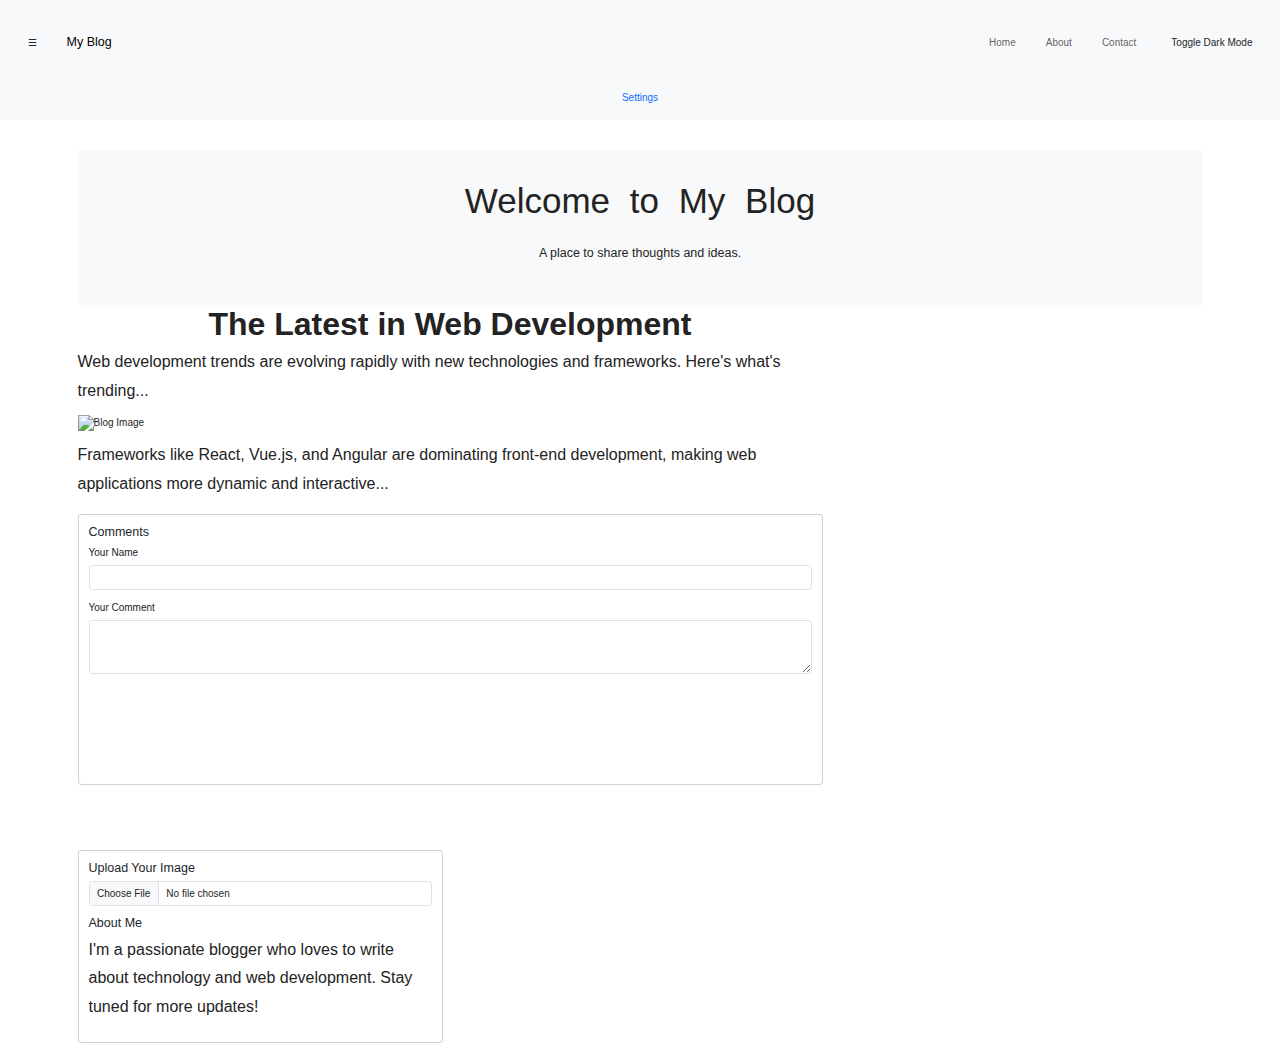
==== blog.html @ 31e8a253 "first commit" ====
<!DOCTYPE html>
<html lang="en">
<head>
  <meta charset="UTF-8">
  <meta name="viewport" content="width=device-width, initial-scale=1.0">
  <title>Blog with Toggle Sidebar</title>
  <link href="https://cdn.jsdelivr.net/npm/bootstrap@5.3.0-alpha1/dist/css/bootstrap.min.css" rel="stylesheet">
  <link rel="stylesheet" href="style.css">
</head>
<body>

  <!-- Navbar -->
  <nav class="navbar navbar-expand-lg navbar-light bg-light fixed-top">
    <div class="container-fluid">
      <button class="btn btn-outline-dark" id="sidebarToggle">☰</button>
      <a class="navbar-brand ms-3" href="#">My Blog</a>
      <button class="navbar-toggler" type="button" data-bs-toggle="collapse" data-bs-target="#navbarNav" aria-controls="navbarNav" aria-expanded="false" aria-label="Toggle navigation">
        <span class="navbar-toggler-icon"></span>
      </button>
      <div class="collapse navbar-collapse" id="navbarNav">
        <ul class="navbar-nav ms-auto">
          <li class="nav-item">
            <a class="nav-link" href="#">Home</a>
          </li>
          <li class="nav-item">
            <a class="nav-link" href="#">About</a>
          </li>
          <li class="nav-item">
            <a class="nav-link" href="#">Contact</a>
          </li>
        </ul>
        <button class="btn btn-outline-dark ms-3" id="themeToggle">Toggle Dark Mode</button>
      </div>
    </div>
  </nav>

  <!-- Sidebar -->
  <div id="sidebar" class="bg-light">
    <nav class="nav flex-column p-3">
      <a class="nav-link active" href="#">Dashboard</a>
      <a class="nav-link" href="#">Posts</a>
      <a class="nav-link" href="#">Categories</a>
      <a class="nav-link" href="#">Settings</a>
    </nav>
  </div>

  <!-- Main Content -->
  <div class="container mt-5">
    <div class="jumbotron text-center p-5 bg-light">
      <h1 class="display-4">Welcome to My Blog</h1>
      <p class="lead">A place to share thoughts and ideas.</p>
    </div>

    <div class="row">
      <div class="col-md-8">
        <article class="mb-4">
          <h2>The Latest in Web Development</h2>
          <p>Web development trends are evolving rapidly with new technologies and frameworks. Here's what's trending...</p>
          <img src="https://via.placeholder.com/800x400" class="img-fluid mb-3" alt="Blog Image">
          <p>Frameworks like React, Vue.js, and Angular are dominating front-end development, making web applications more dynamic and interactive...</p>
        </article>

        <!-- Comment Section -->
        <div class="card mb-4">
          <div class="card-body">
            <h5 class="card-title">Comments</h5>
            <form id="commentForm">
              <div class="mb-3">
                <label for="username" class="form-label">Your Name</label>
                <input type="text" id="username" class="form-control" required>
              </div>
              <div class="mb-3">
                <label for="comment" class="form-label">Your Comment</label>
                <textarea id="comment" class="form-control" rows="3" required></textarea>
              </div>
              <button type="submit" class="btn btn-primary">Submit</button>
            </form>

            <!-- Comment List -->
            <ul class="list-group list-group-flush mt-4" id="commentList"></ul>
          </div>
        </div>
      </div>

      <!-- Sidebar (for larger screens) -->
      <div class="col-md-4">
        <div class="card mb-4">
          <div class="card-body">
            <h5>Upload Your Image</h5>
            <input type="file" id="imageUpload" accept="image/*" class="form-control mb-3">
            <img id="uploadedImage" class="img-fluid mb-3" alt="Uploaded Image" style="display: none;">
            <h5>About Me</h5>
            <p>I'm a passionate blogger who loves to write about technology and web development. Stay tuned for more updates!</p>
          </div>
        </div>
      </div>
    </div>
  </div>

  <!-- JavaScript -->
  <script src="https://cdn.jsdelivr.net/npm/bootstrap@5.3.0-alpha1/dist/js/bootstrap.bundle.min.js"></script>
  <script>
    // Image Upload Functionality
    document.getElementById('imageUpload').addEventListener('change', function(event) {
      const file = event.target.files[0];
      const reader = new FileReader();
      
      reader.onload = function(e) {
        const uploadedImage = document.getElementById('uploadedImage');
        uploadedImage.src = e.target.result;
        uploadedImage.style.display = 'block'; // Show the image
      }
      
      if (file) {
        reader.readAsDataURL(file); // Convert the file to base64 URL
      }
    });
    // Toggle Sidebar
    const sidebarToggle = document.getElementById('sidebarToggle');
    const sidebar = document.getElementById('sidebar');
    
    sidebarToggle.addEventListener('click', () => {
      sidebar.classList.toggle('active');
    });

    // Dark Mode Toggle
    const themeToggleBtn = document.getElementById('themeToggle');
    const body = document.body;

    themeToggleBtn.addEventListener('click', () => {
      body.classList.toggle('theme-dark');
      if (body.classList.contains('theme-dark')) {
        localStorage.setItem('theme', 'dark');
      } else {
        localStorage.setItem('theme', 'light');
      }
    });

    // Load theme on page load
    if (localStorage.getItem('theme') === 'dark') {
      body.classList.add('theme-dark');
    }

    // Handle Comment Form
    const commentForm = document.getElementById('commentForm');
    const commentList = document.getElementById('commentList');

    let comments = JSON.parse(localStorage.getItem('comments')) || [];

    function displayComments() {
      commentList.innerHTML = '';
      comments.forEach((comment, index) => {
        const commentItem = document.createElement('li');
        commentItem.classList.add('list-group-item');
        commentItem.innerHTML = `
          <strong>${comment.name}</strong> <small>${comment.timestamp}</small>
          <p>${comment.text}</p>
          <button class="btn btn-sm btn-warning" onclick="editComment(${index})">Edit</button>
          <button class="btn btn-sm btn-danger" onclick="deleteComment(${index})">Delete</button>
        `;
        commentList.appendChild(commentItem);
      });
    }

    commentForm.addEventListener('submit', (e) => {
      e.preventDefault();
      const name = document.getElementById('username').value;
      const text = document.getElementById('comment').value;
      const timestamp = new Date().toLocaleString();
      
      comments.push({ name, text, timestamp });
      localStorage.setItem('comments', JSON.stringify(comments));
      
      commentForm.reset();
      displayComments();
    });

    // Edit Comment
    function editComment(index) {
      const comment = comments[index];
      document.getElementById('username').value = comment.name;
      document.getElementById('comment').value = comment.text;
      deleteComment(index);  // Remove the comment to allow editing
    }

    // Delete Comment
    function deleteComment(index) {
      comments.splice(index, 1);
      localStorage.setItem('comments', JSON.stringify(comments));
      displayComments();
    }

    // Initial load
    displayComments();
  </script>
</body>
</html>
---- style.css ----
/*------ Variables ------*/
:root {
    --base-shade-1: #FEDCD2;
    --white-shade-1: #DF744A;
    --white-shade-2: #232323;
    --black-shade-1: #232323;
    --black-shade-2: #232323;
    --grad-color-1: 0, 180, 250;
    --grad-color-2: 21, 120, 255;
  
    --base-font-size: 1.6rem;
  
    --heading-font-size-1: 4rem;
    --heading-font-size-2: 3.2rem;
    --heading-font-size-3: 2rem;
    --heading-font-size-4: 1.8rem;
  
    --border-radius-1: 1rem;
    --border-radius-2: 0.5rem;
  }
  /*------ Base Styles ------*/
  *,
  *:before,
  *:after {
    padding: 0;
    margin: 0;
    box-sizing: border-box;
  }
  *:not(i) {
    font-family: "Poppins", sans-serif;
  }
  html {
    font-size: 62.5%;
    scroll-behavior: smooth;
  }
  /*------ Utility Classes ------*/
  
  section,
  footer {
    padding: 9rem 5rem;
  }
  .row {
    display: flex;
    align-items: center;
    justify-content: space-between;
    gap: 5rem;
  }
  .column {
    width: 100%;
  }
  .section-desc {
    text-align: center;
    margin: 2rem 0 6rem 0;
  }
  h1 {
    font-size: var(--heading-font-size-1);
    color: var(--black-shade-1);
    margin-bottom: 2rem;
    word-spacing: 1rem;
    line-height: 1.6;
  }
  h2 {
    font-size: var(--heading-font-size-2);
    color: var(--black-shade-1);
    font-weight: 700;
    text-align: center;
  }
  h3 {
    font-size: var(--heading-font-size-3);
    color: var(--black-shade-1);
    font-weight: 700;
    margin: 1.5rem 0;
    text-align: center;
  }
  h4 {
    font-size: var(--heading-font-size-4);
    color: var(--black-shade-2);
    margin: 1.5rem 0;
  }
  p,
  button {
    font-size: var(--base-font-size);
    color: var(--black-shade-2);
    line-height: 1.8;
    font-weight: 400;
  }
  .btn {
    background-color: transparent;
    padding: 1rem 2rem;
    border-radius: var(--border-radius-2);
    border: none;
    margin: 2rem 0;
  }
  .primary-btn {
    background-color: var(--base-shade-1);
    color: var(--white-shade-1);
  }
  .secondary-btn {
    border: 0.3rem solid var(--base-shade-1);
    color: var(--base-shade-1);
  }
  
  /*------ Header ------*/
  header {
    position: fixed;
    width: 100%;
    padding: 3rem 5rem;
  }
  nav {
    display: flex;
    justify-content: space-between;
    align-items: center;
  }
  nav ul {
    list-style: none;
    display: flex;
    gap: 2rem;
  }
  nav a {
    font-size: var(--heading-font-size-4);
    text-decoration: none;
  }
  nav a#logo {
    color: var(--black-shade-1);
    font-weight: 700;
  }
  nav ul a {
    color: var(--base-shade-1);
  }
  
  /*-- SideMenu --*/
  #ham-menu {
    display: none;
  }
  nav ul.active {
    left: 0;
  }
  /*-- Sticky Header --*/
  .sticky {
    background-color: var(--base-shade-1);
    box-shadow: 0 2rem 1.5rem rgba(0, 0, 0, 0.05);
  }
  .sticky nav ul a,
  .sticky nav a#logo,
  .sticky #ham-menu {
    color: var(--black-shade-1);
  }
  /*-- Link Hover Effect --*/
  nav ul a:hover {
    color: var(--black-shade-1);
  }
  .sticky nav ul a:hover {
    color: var(--base-shade-1);
  }
  /*------ Section: Hero ------*/
  section.hero {
    display: grid;
    grid-template-columns: 5fr 7fr;
    align-items: center;
  }
  #header-shape {
    position: absolute;
    top: 0;
    left: 0;
    z-index: -1;
  }
  .hero-content p {
    text-align: justify;
  }
  .hero-img img {
    display:block;
    width: 600px;
    height:500px;
    float: right;
  }
  .btn-container {
    display: flex;
    gap: 3rem;
  }
  /*------ Section: Features ------*/
  .features .row {
    align-items: stretch;
  }
  .features .column {
    padding: 6rem 2rem;
    border-radius: var(--border-radius-1);
  }
  .features .column p {
    text-align: center;
  }
  .features h3 {
    margin: 3rem 0;
  }
  .features i {
    display: block;
    height: 6rem;
    width: 6rem;
    margin: 0 auto;
    font-size: 3.5rem;
    background-color: var(--base-shade-1);
    color: var(--white-shade-1);
    padding: 1.3rem 0;
    text-align: center;
    border-radius: var(--border-radius-2);
  }
  .features .column:hover {
    background-color: var(--base-shade-1);
  }
  .features .column:hover h3 {
    color: var(--white-shade-1);
  }
  .features .column:hover p {
    color: var(--white-shade-2);
  }
  .features .column:hover i {
    background-color: var(--white-shade-1);
    color: var(--base-shade-1);
  }
  /*------ Section: Courses ------*/
  .courses .row {
    align-items: stretch;
  }
  .courses .column {
    box-shadow: 0 0.5rem 2.4rem 0.6rem rgba(0, 0, 0, 0.06);
    border-radius: var(--border-radius-1);
    display: flex;
    flex-direction: column;
  }
  .courses .column > *:not(img) {
    padding: 0 2rem;
  }
  .courses .column img {
    border-radius: var(--border-radius-1) var(--border-radius-1) 0 0;
    width: 20%;
    margin-left: auto;
    margin-right: auto;
  }
  .courses .column p {
    text-align: center;
    flex-grow: 1;
  }
  .courses-btn {
    display: flex;
    justify-content: center;
  }
  .courses-btn .btn:hover {
    color: var(--white-shade-1);
    background-color: var(--base-shade-1);
  }
  /*------ Section: Testimonials ------*/
  .testimonial {

    background-size: cover;
    background-position: center;
    background-attachment: fixed;
  }
  .testimonial h2,
  .testimonial .section-desc {
    color: var(--white-shade-1);
  }
  .testimonial .row {
    align-items: stretch;
  }
  .testimonial .column {
    background-color: var(--base-shade-1);
    padding: 4rem 3rem;
    text-align: center;
    border-radius: var(--border-radius-1);
    display: flex;
    flex-direction: column;
  }
  .testimonial-image {
    height: 14rem;
    width: 14rem;
    margin: auto;
    padding: 0.9rem;
    background: linear-gradient(
      var(--white-shade-1) 50%,
      var(--white-shade-1) 50%
    );
    border-radius: 50%;
  }
  .testimonial-image img {
    width: 100%;
    border-radius: 50%;
  }
  .testimonial .column p {
    margin: 4rem 0;
    flex-grow: 1;
  }
  /*------ Section: Footer ------*/
  footer {
    background-color: var(--base-shade-1);
  }
  footer h3 {
    margin: 0;
  }
  footer h3,
  footer h4 {
    color: black;
    text-align: center;
  }
  footer .row {
    margin-bottom: 6rem;
  }
  .footer-about {
    display: flex;
    flex-direction: column;
    gap: 3rem;
    padding-bottom: 3rem;
    border-bottom: 2px solid black;
  }
  .social-links {
    width: 100%;
    display: flex;
    justify-content: center;
    gap: 5rem;
  }
  .social-links a {
    font-size: 3rem;
    text-decoration: none;
    color: black;
  }
  footer p {
    text-align: center;
  }
  
  /*------ Scroll Top Button ------*/
  #scroll-top {
    position: fixed;
    display: none;
    place-items: center;
    height: 5rem;
    width: 5rem;
    right: 3rem;
    bottom: 3rem;
    background-color: var(--base-shade-1);
    color: var(--white-shade-1);
    border: none;
    outline: none;
    font-size: var(--heading-font-size-3);
    border-radius: var(--border-radius-2);
    box-shadow: 0 1.5rem 2rem rgba(0, 0, 0, 0.2);
  }
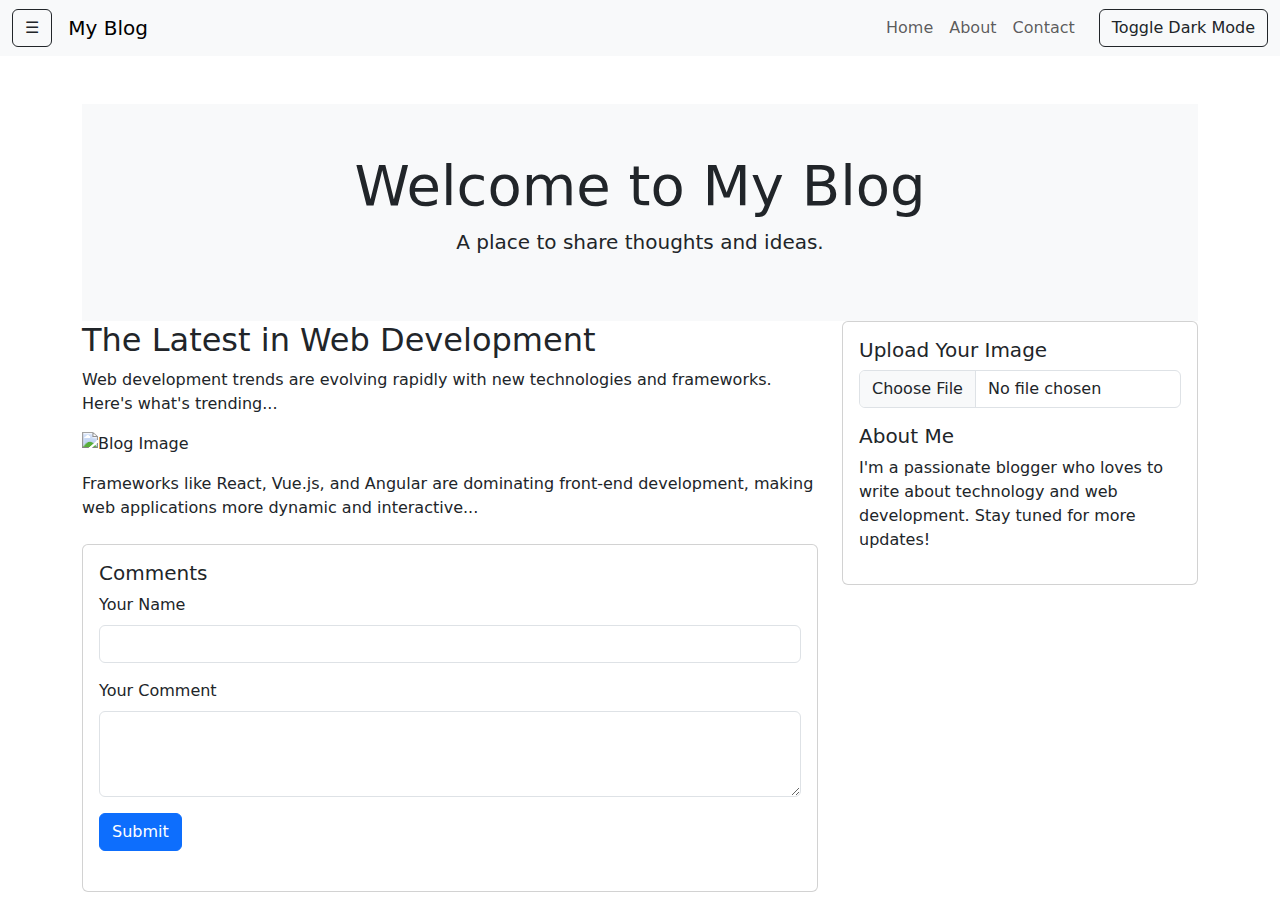
==== commit 537737db: "hello2" ====
--- a/blog.html
+++ b/blog.html
@@ -5,7 +5,7 @@
   <meta name="viewport" content="width=device-width, initial-scale=1.0">
   <title>Blog with Toggle Sidebar</title>
   <link href="https://cdn.jsdelivr.net/npm/bootstrap@5.3.0-alpha1/dist/css/bootstrap.min.css" rel="stylesheet">
-  <link rel="stylesheet" href="style.css">
+  <link rel="stylesheet" href="hello.css">
 </head>
 <body>
 
--- a/hello.css
+++ b/hello.css
@@ -0,0 +1,29 @@
+body {
+    padding-top: 56px;
+  }
+  #sidebar {
+    width: 250px;
+    background-color: #f8f9fa;
+    position: fixed;
+    top: 0;
+    left: -250px;
+    height: 100%;
+    transition: all 0.3s;
+    z-index: 999;
+  }
+  #sidebar.active {
+    left: 0;
+  }
+  #sidebar .nav-link {
+    font-size: 1.1rem;
+  }
+  .theme-dark {
+    background-color: #343a40;
+    color: white;
+  }
+  .theme-dark a {
+    color: #adb5bd;
+  }
+  .theme-dark .navbar, .theme-dark #sidebar {
+    background-color:#495057;
+  }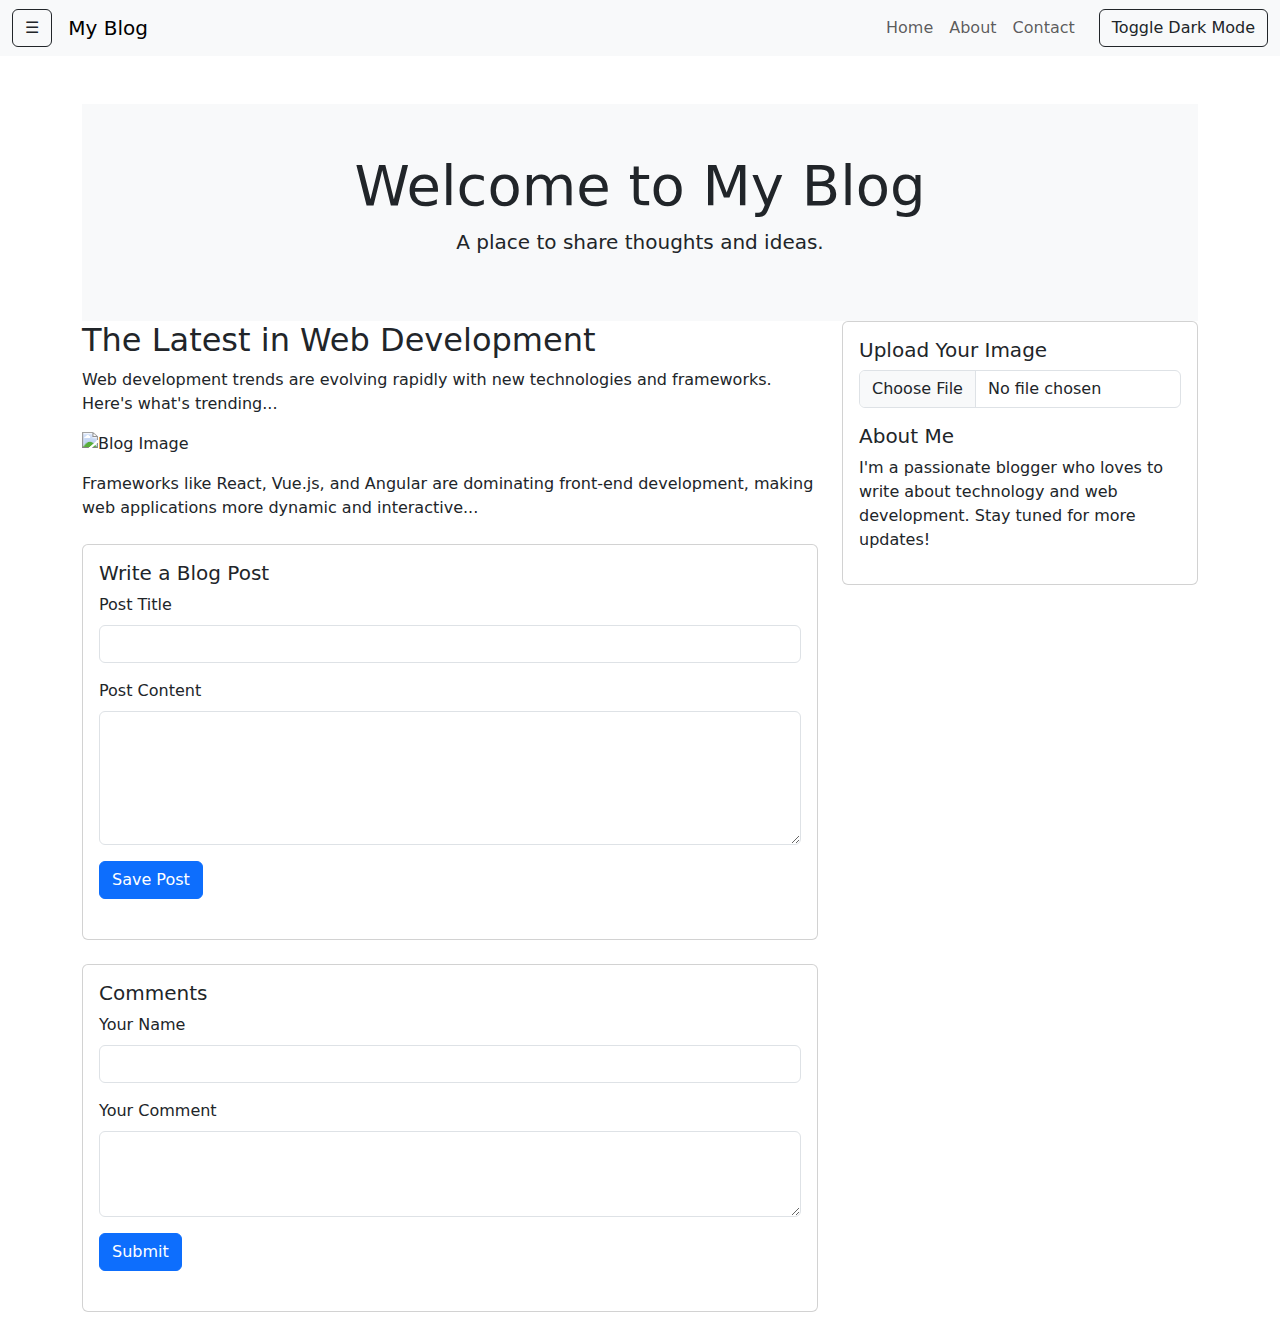
==== commit a96e93d3: "post" ====
--- a/blog.html
+++ b/blog.html
@@ -59,6 +59,26 @@
           <img src="https://via.placeholder.com/800x400" class="img-fluid mb-3" alt="Blog Image">
           <p>Frameworks like React, Vue.js, and Angular are dominating front-end development, making web applications more dynamic and interactive...</p>
         </article>
+<!-- Blog Post Section -->
+<div class="card mb-4">
+  <div class="card-body">
+    <h5 class="card-title">Write a Blog Post</h5>
+    <form id="blogPostForm">
+      <div class="mb-3">
+        <label for="postTitle" class="form-label">Post Title</label>
+        <input type="text" id="postTitle" class="form-control" required>
+      </div>
+      <div class="mb-3">
+        <label for="postContent" class="form-label">Post Content</label>
+        <textarea id="postContent" class="form-control" rows="5" required></textarea>
+      </div>
+      <button type="submit" class="btn btn-primary">Save Post</button>
+    </form>
+
+    <!-- Blog Post List -->
+    <ul class="list-group list-group-flush mt-4" id="postList"></ul>
+  </div>
+</div>
 
         <!-- Comment Section -->
         <div class="card mb-4">
@@ -192,6 +212,61 @@
 
     // Initial load
     displayComments();
+    // Handle Blog Post Form
+const blogPostForm = document.getElementById('blogPostForm');
+const postList = document.getElementById('postList');
+
+let posts = JSON.parse(localStorage.getItem('posts')) || [];
+
+// Function to display blog posts
+function displayPosts() {
+  postList.innerHTML = '';
+  posts.forEach((post, index) => {
+    const postItem = document.createElement('li');
+    postItem.classList.add('list-group-item');
+    postItem.innerHTML = `
+      <h5>${post.title}</h5>
+      <p>${post.content}</p>
+      <small>${post.timestamp}</small>
+      <button class="btn btn-sm btn-warning" onclick="editPost(${index})">Edit</button>
+      <button class="btn btn-sm btn-danger" onclick="deletePost(${index})">Delete</button>
+    `;
+    postList.appendChild(postItem);
+  });
+}
+
+// Load posts on page load
+displayPosts();
+
+// Handle the blog post form submission
+blogPostForm.addEventListener('submit', (e) => {
+  e.preventDefault();
+  const title = document.getElementById('postTitle').value;
+  const content = document.getElementById('postContent').value;
+  const timestamp = new Date().toLocaleString();
+
+  posts.push({ title, content, timestamp });
+  localStorage.setItem('posts', JSON.stringify(posts));
+
+  blogPostForm.reset();
+  displayPosts();
+});
+
+// Edit Post
+function editPost(index) {
+  const post = posts[index];
+  document.getElementById('postTitle').value = post.title;
+  document.getElementById('postContent').value = post.content;
+  deletePost(index);  // Remove the post to allow editing
+}
+
+// Delete Post
+function deletePost(index) {
+  posts.splice(index, 1);
+  localStorage.setItem('posts', JSON.stringify(posts));
+  displayPosts();
+}
+
   </script>
 </body>
 </html>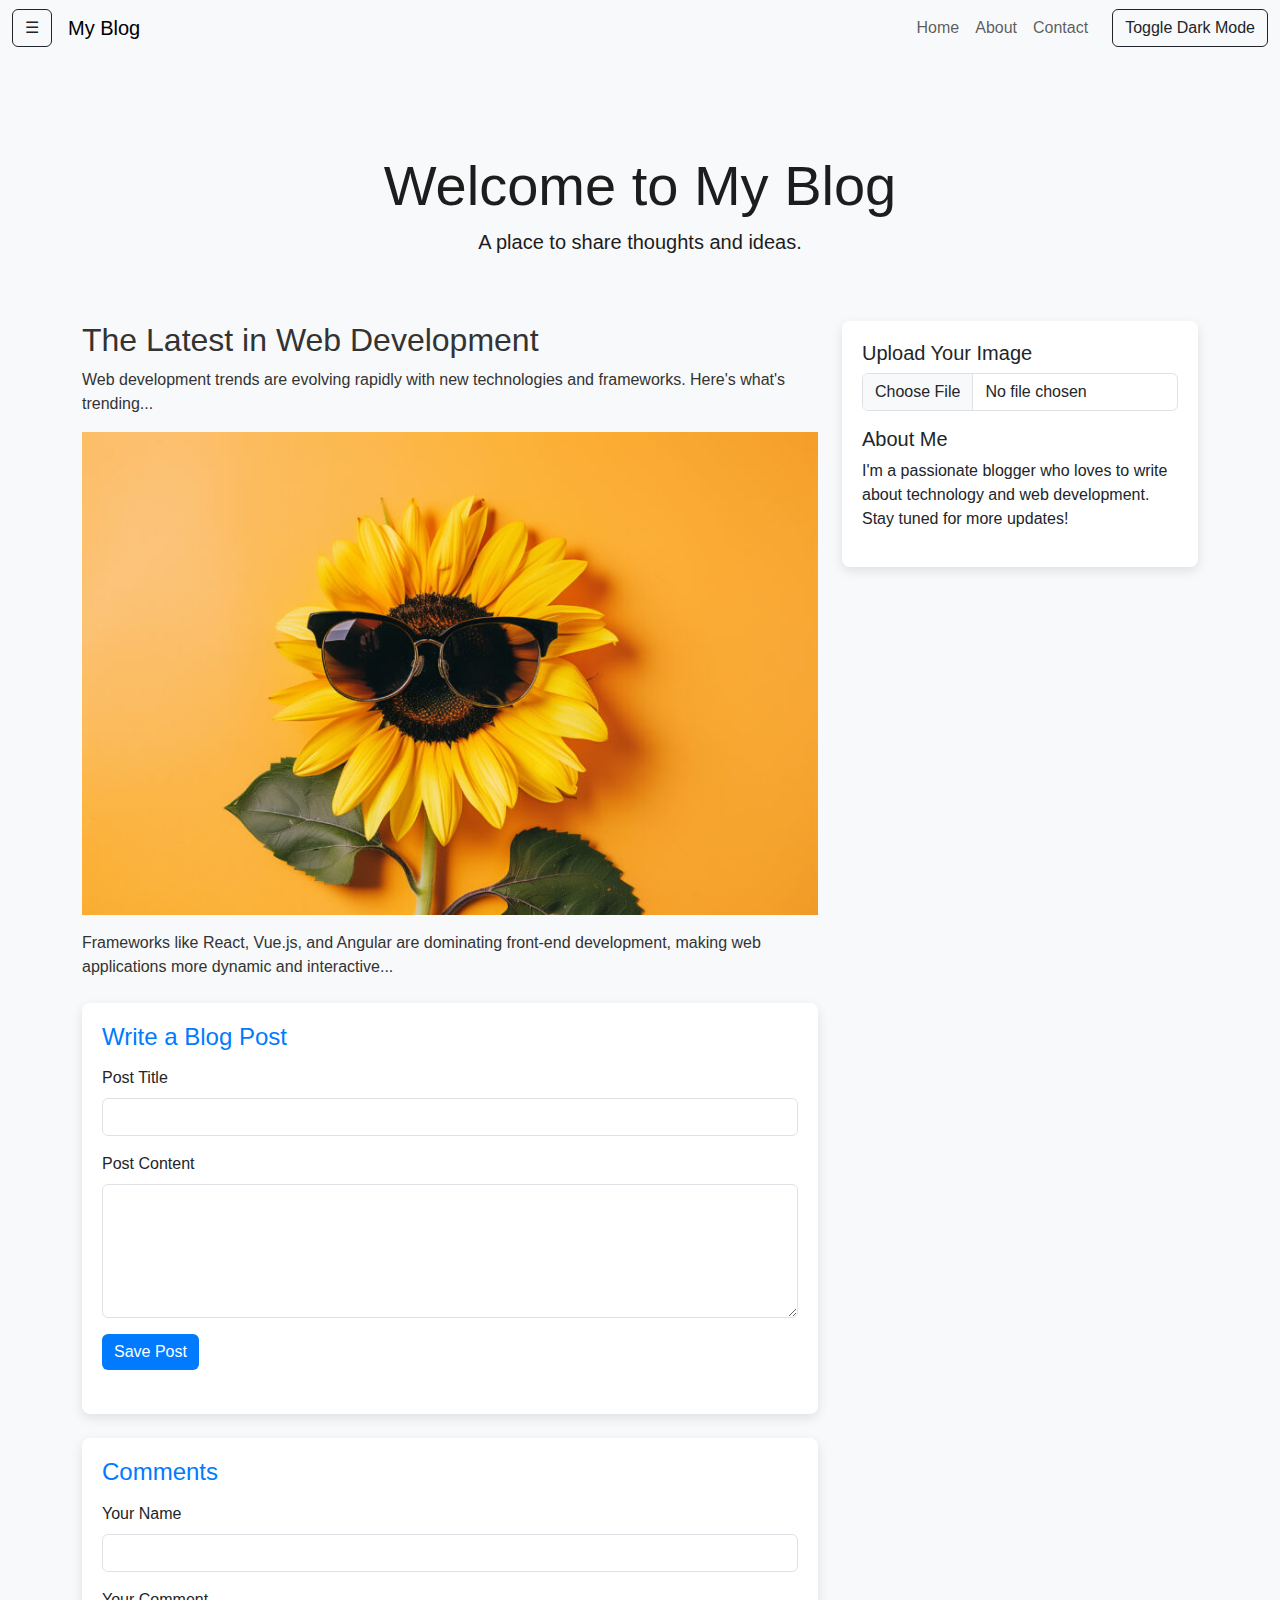
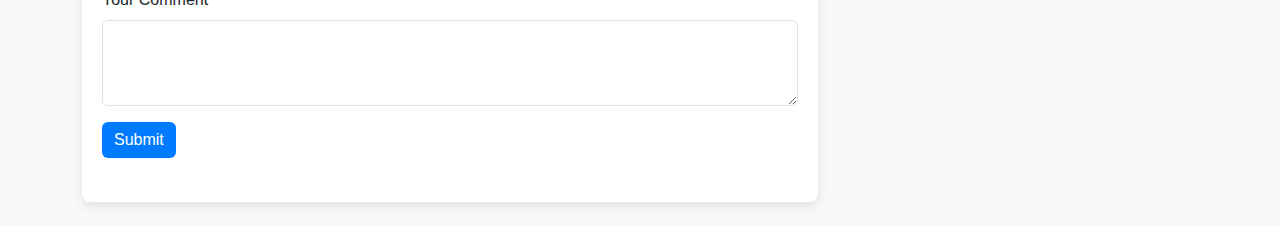
==== commit 79f04cdc: "image" ====
--- a/blog.html
+++ b/blog.html
@@ -47,7 +47,7 @@
   <!-- Main Content -->
   <div class="container mt-5">
     <div class="jumbotron text-center p-5 bg-light">
-      <h1 class="display-4">Welcome to My Blog</h1>
+      <h1 class="display-4" >Welcome to My Blog</h1>
       <p class="lead">A place to share thoughts and ideas.</p>
     </div>
 
@@ -56,7 +56,7 @@
         <article class="mb-4">
           <h2>The Latest in Web Development</h2>
           <p>Web development trends are evolving rapidly with new technologies and frameworks. Here's what's trending...</p>
-          <img src="https://via.placeholder.com/800x400" class="img-fluid mb-3" alt="Blog Image">
+          <img src="gratisography-funflower-800x525.jpg" class="img-fluid mb-3" alt="Blog Image">
           <p>Frameworks like React, Vue.js, and Angular are dominating front-end development, making web applications more dynamic and interactive...</p>
         </article>
 <!-- Blog Post Section -->
--- a/hello.css
+++ b/hello.css
@@ -1,29 +1,155 @@
 body {
-    padding-top: 56px;
-  }
-  #sidebar {
-    width: 250px;
-    background-color: #f8f9fa;
-    position: fixed;
-    top: 0;
-    left: -250px;
-    height: 100%;
-    transition: all 0.3s;
-    z-index: 999;
-  }
-  #sidebar.active {
-    left: 0;
-  }
-  #sidebar .nav-link {
-    font-size: 1.1rem;
-  }
-  .theme-dark {
-    background-color: #343a40;
-    color: white;
-  }
-  .theme-dark a {
-    color: #adb5bd;
-  }
-  .theme-dark .navbar, .theme-dark #sidebar {
-    background-color:#495057;
-  }+  padding-top: 56px;
+  font-family: 'Arial', sans-serif;
+  background-color: #f8f9fa;
+  color: #333;
+}
+
+#sidebar {
+  width: 250px;
+  background-color: #f8f9fa;
+  position: fixed;
+  top: 0;
+  left: -250px;
+  height: 100%;
+  transition: all 0.3s;
+  z-index: 999;
+}
+
+#sidebar.active {
+  left: 0;
+}
+
+#sidebar .nav-link {
+  font-size: 1.1rem;
+  padding: 15px;
+  color: #495057;
+}
+
+#sidebar .nav-link:hover {
+  background-color: #e9ecef;
+  color: #007bff;
+}
+
+.jumbotron {
+  background-color: #007bff;
+  color: rgb(29, 29, 29);
+  border-radius: 0;
+  padding: 2rem;
+  text-align: center;
+}
+
+.card {
+  border: none;
+  border-radius: 8px;
+  box-shadow: 0 4px 12px rgba(0, 0, 0, 0.1);
+  margin-bottom: 20px;
+}
+
+.card-title {
+  color: #007bff;
+  font-size: 1.5rem;
+  margin-bottom: 15px;
+}
+
+.card-body {
+  padding: 20px;
+}
+
+.list-group-item {
+  border: none;
+  padding: 15px;
+}
+
+.list-group-item h5 {
+  margin: 0;
+  font-size: 1.2rem;
+}
+
+.btn-primary {
+  background-color: #007bff;
+  border: none;
+  transition: background-color 0.3s;
+}
+
+.btn-primary:hover {
+  background-color: #0056b3;
+}
+
+.btn-warning {
+  background-color: #ffc107;
+  border: none;
+  transition: background-color 0.3s;
+}
+
+.btn-warning:hover {
+  background-color: #e0a800;
+}
+
+.btn-danger {
+  background-color: #dc3545;
+  border: none;
+  transition: background-color 0.3s;
+}
+
+.btn-danger:hover {
+  background-color: #c82333;
+}
+
+.theme-dark {
+  background-color: #343a40;
+  color: white;
+}
+
+.theme-dark a {
+  color: #adb5bd;
+}
+
+.theme-dark .navbar,
+.theme-dark #sidebar {
+  background-color: #495057;
+}
+
+.theme-dark .card {
+  background-color: #495057;
+  color: white;
+}
+
+.theme-dark .list-group-item {
+  background-color: #343a40;
+  color: white;
+}
+
+.theme-dark .btn-primary {
+  background-color: #0069d9;
+}
+
+.theme-dark .btn-primary:hover {
+  background-color: #0056b3;
+}
+
+#postList {
+  margin-top: 20px;
+}
+
+#postList .list-group-item {
+  background-color: #e9ecef;
+  border-radius: 8px;
+  padding: 20px;
+  margin-bottom: 10px;
+  transition: transform 0.2s, box-shadow 0.2s;
+}
+
+#postList .list-group-item:hover {
+  transform: translateY(-3px);
+  box-shadow: 0 4px 20px rgba(0, 0, 0, 0.15);
+}
+
+#postList .list-group-item h5 {
+  color: #007bff;
+  margin-bottom: 10px;
+}
+
+#postList .list-group-item small {
+  color: #6c757d;
+}
